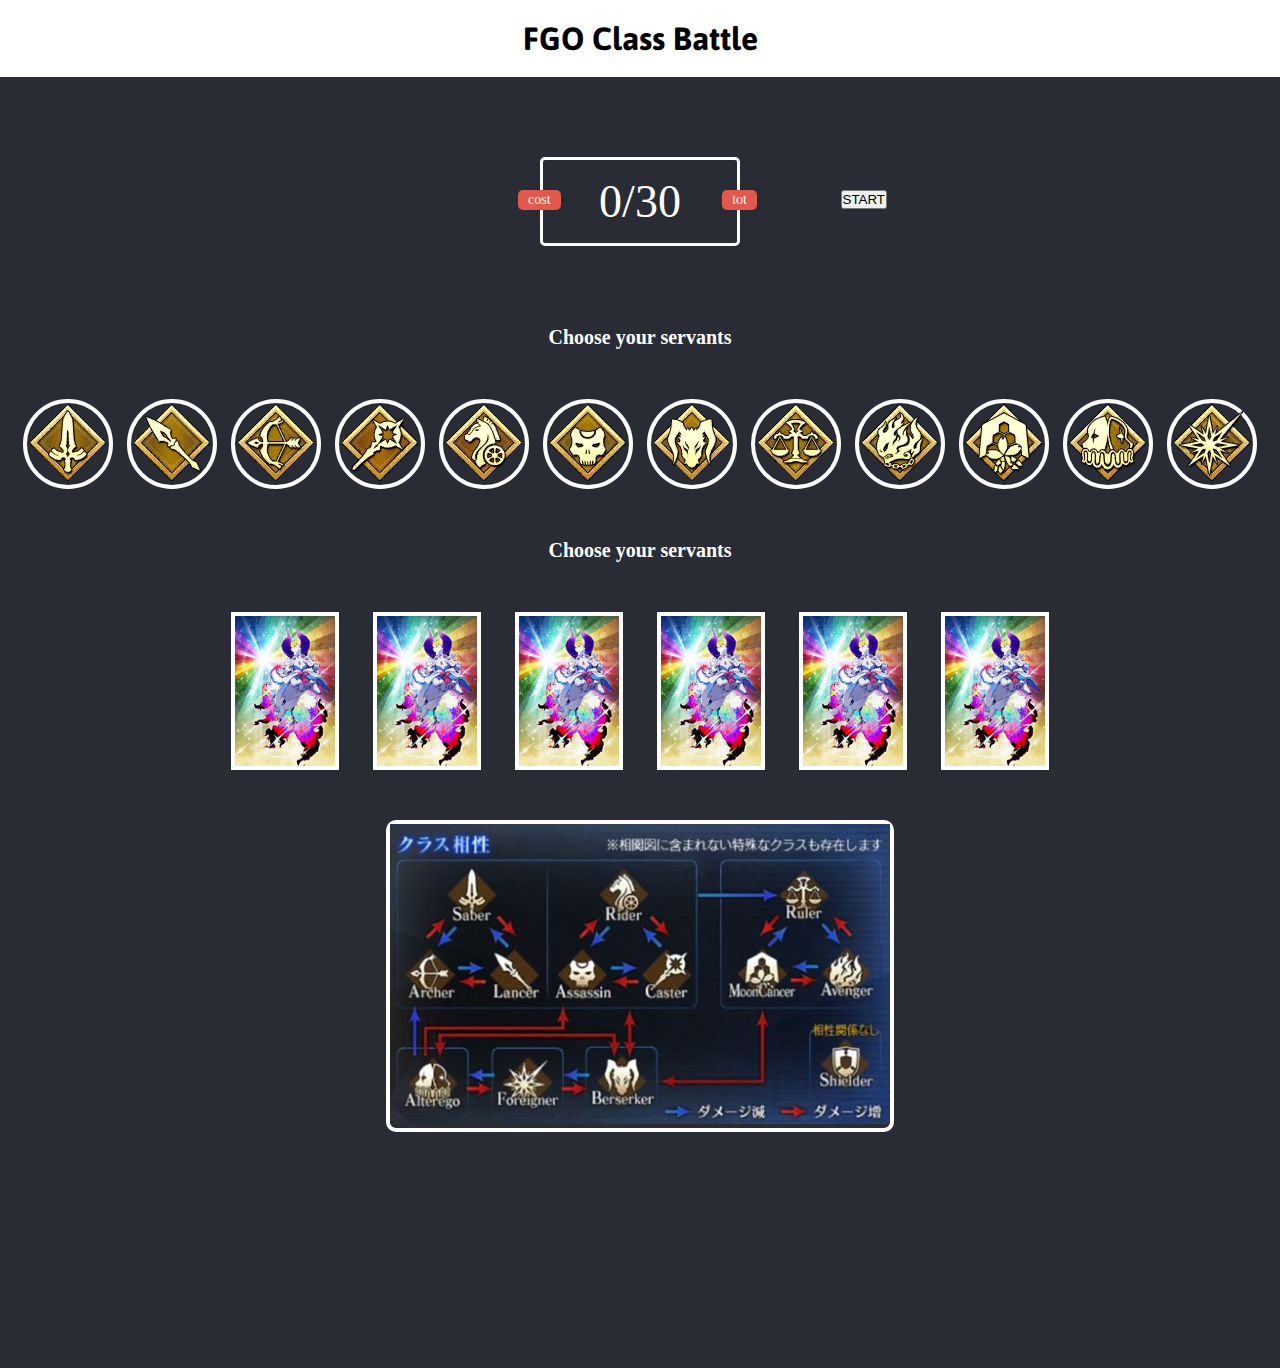
==== deckselection.html @ 3e3fcc61 "'deckmakingv1" ====
<!DOCTYPE html>
<html lang="en" dir="ltr">
  <head>
    <meta charset="utf-8">
    <title>FGO Class Battle</title>
    <link rel="stylesheet" href="styleselection.css">
  </head>
  <body>
    <header>
    <h1>FGO Class Battle</h1>
    </header>
    <div class="cost">
      <div id="selected" class="badge">cost</div>
      <div id="total" class="badge">tot</div>
      <span id="curCost">0</span>/<span id="maxCost">30</span>
      <input id="startGame" type="button" name="START" value="START">
    </div>
    <p id="action-prompt">Choose your servants</p>
    <div class="choices">
      <div class="choice" id="sab">
        <img src="images/sabtype.png" alt="" width="80px" height="80px" id="sabIC">
      </div>
      <div class="choice" id="lan">
        <img src="images/lantype.png" alt="" width="80px" height="80px" id="lanIC">
      </div>
      <div class="choice" id="arc">
        <img src="images/arctype.png" alt="" width="80px" height="80px" id="arcIC">
      </div>
      <div class="choice" id="cas">
        <img src="images/castype.png" alt="" width="80px" height="80px" id="casIC">
      </div>
      <div class="choice" id="rid">
        <img src="images/ridtype.png" alt="" width="80px" height="80px" id="ridIC">
      </div>
      <div class="choice" id="ass">
        <img src="images/asstype.png" alt="" width="80px" height="80px" id="assIC">
      </div>
      <div class="choice" id="ber">
        <img src="images/bertype.png" alt="" width="80px" height="80px" id="berIC">
      </div>
      <div class="choice" id="rul">
        <img src="images/rultype.png" alt="" width="80px" height="80px" id="rulIC">
      </div>
      <div class="choice" id="ave">
        <img src="images/avetype.png" alt="" width="80px" height="80px" id="aveIC">
      </div>
      <div class="choice" id="moo">
        <img src="images/mootype.png" alt="" width="80px" height="80px" id="mooIC">
      </div>
      <div class="choice" id="alt">
        <img src="images/alttype.png" alt="" width="80px" height="80px" id="altIC">
      </div>
      <div class="choice" id="for">
        <img src="images/fortype.png" alt="" width="80px" height="80px" id="forIC">
      </div>
    </div>
    <p id="sel-prompt">Choose your servants</p>

    <div class="skin">
      <div class="skinchoice" id="skins1">
        <img src="images/init1.webp" alt="" width="100px" height="150px" id="choiceICs1">
        <div id="s1msk" class="mask">
        <h2 id="s1name">name</h2>
        <p id="s1cd">cost:1  dmg: 2</p>
        </div>
      </div>
      <div class="skinchoice" id="skins2">
        <img src="images/init1.webp" alt="" width="100px" height="150px" id="choiceICs2">
        <div id="s2msk" class="mask">
        <h2 id="s2name">name</h2>
        <p id="s2cd">cost:1  dmg: 2</p>
        </div>
      </div>
      <div class="skinchoice" id="skins3">
        <img src="images/init1.webp" alt="" width="100px" height="150px" id="choiceICs3">
        <div id="s3msk" class="mask">
        <h2 id="s3name">name</h2>
        <p id="s3cd">cost:1  dmg: 2</p>
        </div>
      </div>
      <div class="skinchoice" id="skins4">
        <img src="images/init1.webp" alt="" width="100px" height="150px" id="choiceICs4">
        <div id="s4msk" class="mask">
        <h2 id="s4name">name</h2>
        <p id="s4cd">cost:1  dmg: 2</p>
        </div>
      </div>
      <div class="skinchoice" id="skins5">
        <img src="images/init1.webp" alt="" width="100px" height="150px" id="choiceICs5">
        <div id="s5msk" class="mask">
        <h2 id="s5name">name</h2>
        <p id="s5cd">cost:1  dmg: 2</p>
        </div>
      </div>
      <div class="skinchoice" id="skins6">
        <img src="images/init1.webp" alt="" width="100px" height="150px" id="choiceICs6">
        <div id="s6msk" class="mask">
        <h2 id="s6name">name</h2>
        <p id="s6cd">cost:1  dmg: 2</p>
        </div>
      </div>
    </div>

    <div class="typechart">
      <img src="images/typechart.jpg" alt="" width="500px" height="300px">
    </div>

    <div class="hidden">
      <p id="sabimg">Saber.webp</p>
      <p id="lancimg">lancer.png</p>
      <p id="arcimg">archer.png</p>
      <p id="casimg">caster.png</p>
      <p id="ridimg">rider.jpg</p>
      <p id="assimg">assassin.png</p>
      <p id="berimg">Berserker.webp</p>
      <p id="rulimg">ruler.jpg</p>
      <p id="aveimg">avenger.png</p>
      <p id="mooimg">mooncancer.jpg</p>
      <p id="altimg">AlterEgo.webp</p>
      <p id="forimg">Foreigner.webp</p>
    </div>
    <script src="cardlist.js" charset="utf-8"></script>
    <script src="selection.js" charset="utf-8"></script>
  </body>
</html>
---- styleselection.css ----
@import url('https://fonts.googleapis.com/css?family=Asap:400,500,500i,700&display=swap');
* {
  margin: 0;
  padding: 0;
  box-sizing: border-box;
}
header {
  background: white;
  padding: 20px
}
h1 {
  color: black;
  text-align: center;
  font-family: Asap, sans-serif;
}
body {
  background-color: #292C34;
}

.cost {
  border: 3px solid white;
  width: 200px;
  margin: 80px auto;
  color: white;
  font-size: 46px;
  border-radius: 5px;
  text-align: center;
  padding: 15px 20px;
  font-family: Asap sans-serif;
  position: relative;
}
.hidden {
  visibility: hidden;
}
.badge {
  background: #E2584D;
  font-size: 14px;
  padding: 2px 10px;
  border-radius: 5px;
}
#selected {
  position: absolute;
  left: -25px;
  top: 30px;
}
#total {
  position: absolute;
  right: -20px;
  top: 30px;
}
#startGame {
  position: absolute;
  right: -150px;
  top: 30px;

}

.skin {
  margin: 50px 0px;
  text-align: center;
}

.skinchoice {
  border: 4px solid white;
  display: inline-block;
  margin: 0 15px;
  width: 108px;
  height: 158px;
  transition: all 0.5s ease;
  position: relative;
}
.skinchoice:hover {
  cursor: pointer;
  border: 5px solid gold;
}

.choices {
  margin: 50px 0px;
  text-align: center;
}

.choice {
  border: 4px solid white;
  border-radius: 50%;
  display: inline-block;
  margin: 0 5px;
  width: 90px;
  height: 90px;
  transition: all 0.5s ease;
}
.choice:hover {
  cursor: pointer;
  border: 5px solid gold;
}
#action-prompt {
  color: white;
  font-family: Asap sans-serif;
  font-weight: bold;
  font-size: 20px;
  text-align: center;
}
#sel-prompt {
  color: white;
  font-family: Asap sans-serif;
  font-weight: bold;
  font-size: 20px;
  text-align: center;
}
.typechart {
  text-align: center;
  border: 4px solid white;
  border-radius: 10px;
  width: 508px;
  margin: 20px auto;
}

.skinchoice .mask {
  opacity: 0;
  background-color: rgba(58, 1, 132, 0.44);
  transition: all 0.4s ease-in-out;
  height: 158px;
  position: absolute;
  left: -4px;
  top: -4px;
  width: 108px;
}

.skinchoice h2 {
  transform: translateY(-50px);
  opacity: 0;
  font-family: Asap, sans-serif;
  transition: all 0.2s ease-in-out;
  color: Gold;
  -webkit-text-stroke: 1px black;
}

.skinchoice p {
  transform: translateY(50px);
  opacity: 0;
  color: white;
  transition: all 0.2s linear;
  -webkit-text-stroke: 1px silver;
}

/* */

.skinchoice:hover img {
  transform: scale(1.1);
}

.skinchoice:hover .mask {
  opacity: 1;
}

.skinchoice:hover h2,
.skinchoice:hover p {
  opacity: 1;
  transform: translateY(0px);
}

.skinchoice:hover p {
  transition-delay: 0.1s;
}
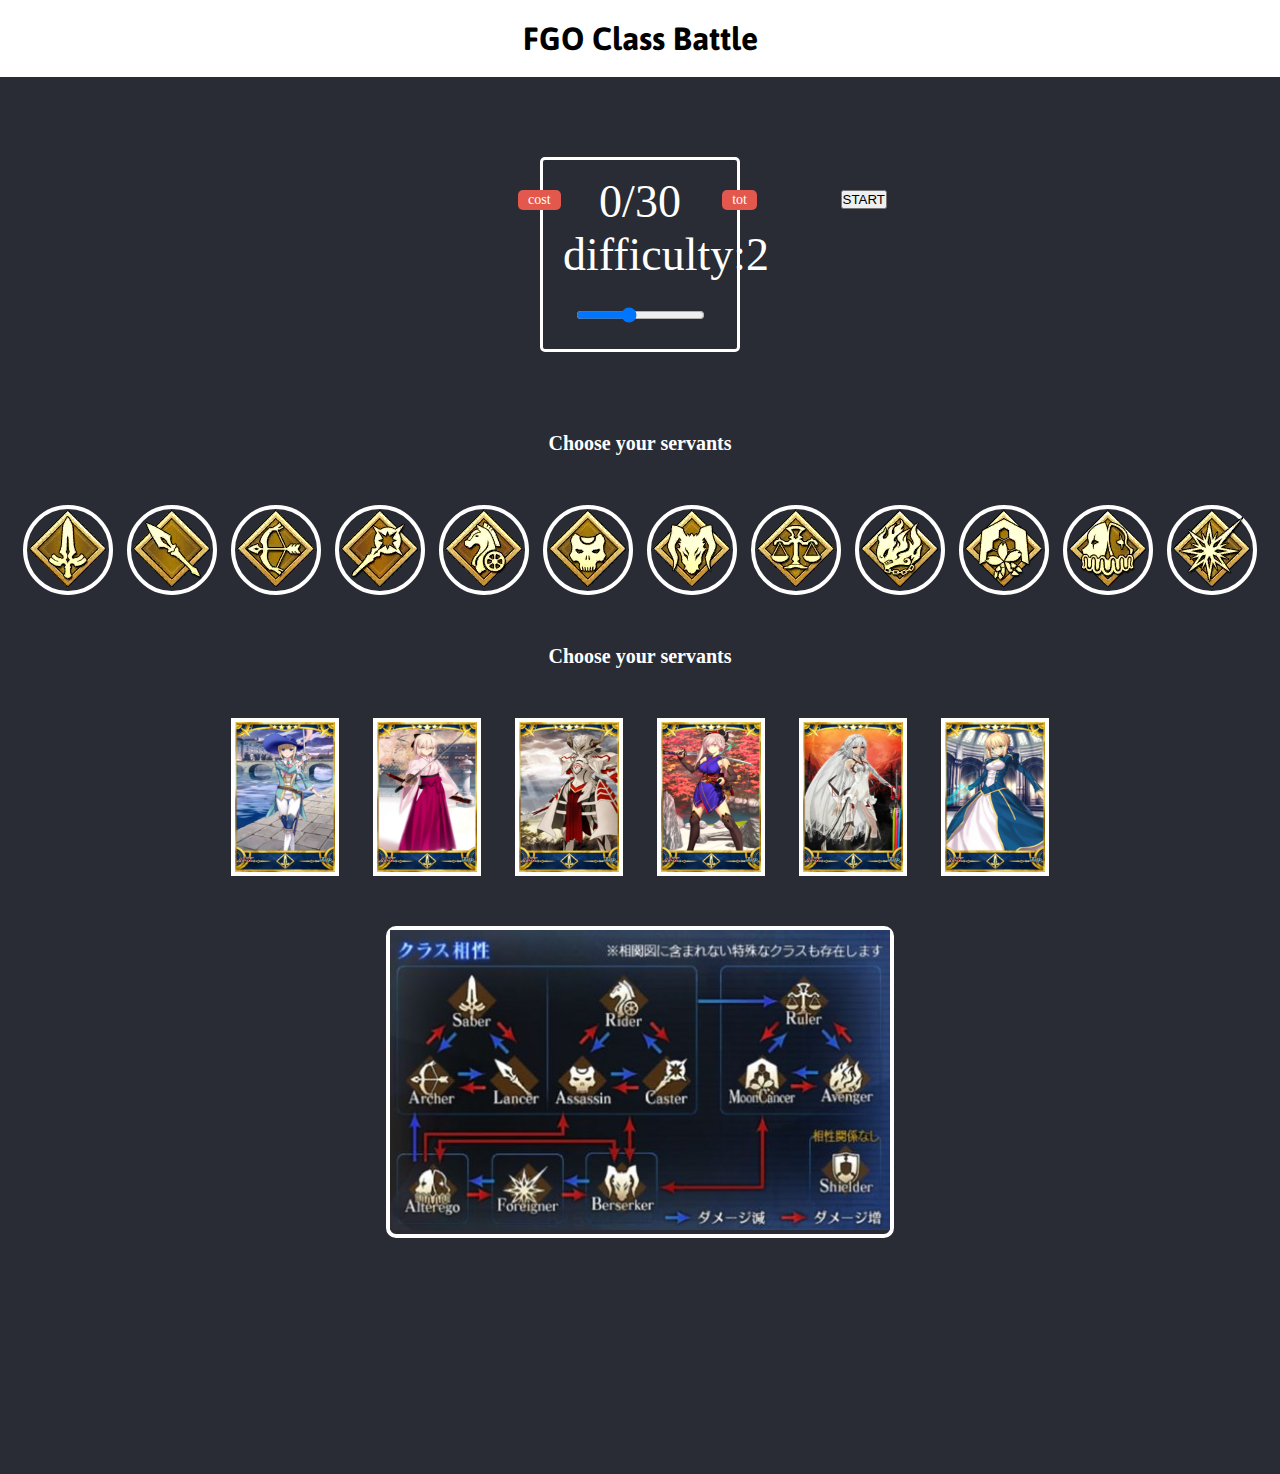
==== commit 211379cf: "'game2.0'" ====
--- a/deckselection.html
+++ b/deckselection.html
@@ -14,6 +14,8 @@
       <div id="total" class="badge">tot</div>
       <span id="curCost">0</span>/<span id="maxCost">30</span>
       <input id="startGame" type="button" name="START" value="START">
+      <p id="difficulty">difficulty:2</p>
+      <input type="range" id="diffVal" orient="vertical" min="0" max="5" value="2" onchange="updateTextInput(this.value);">
     </div>
     <p id="action-prompt">Choose your servants</p>
     <div class="choices">
